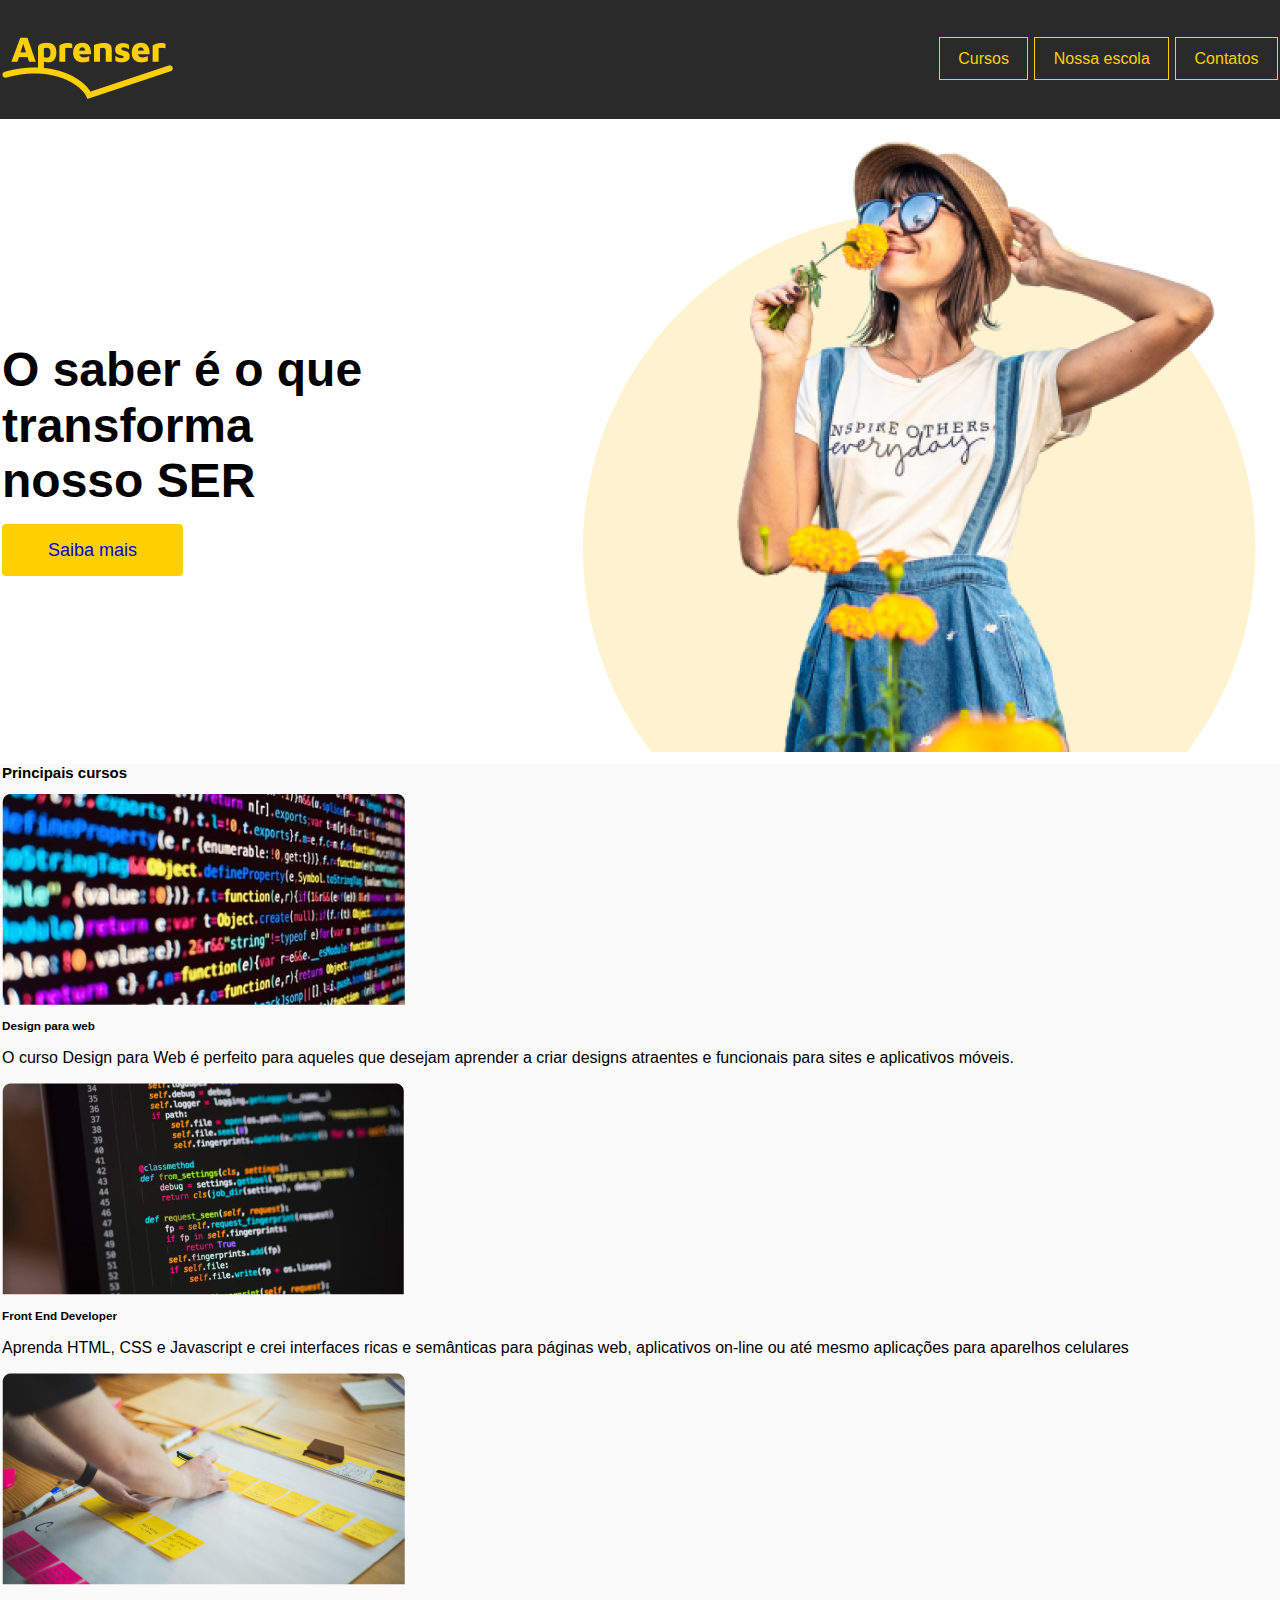
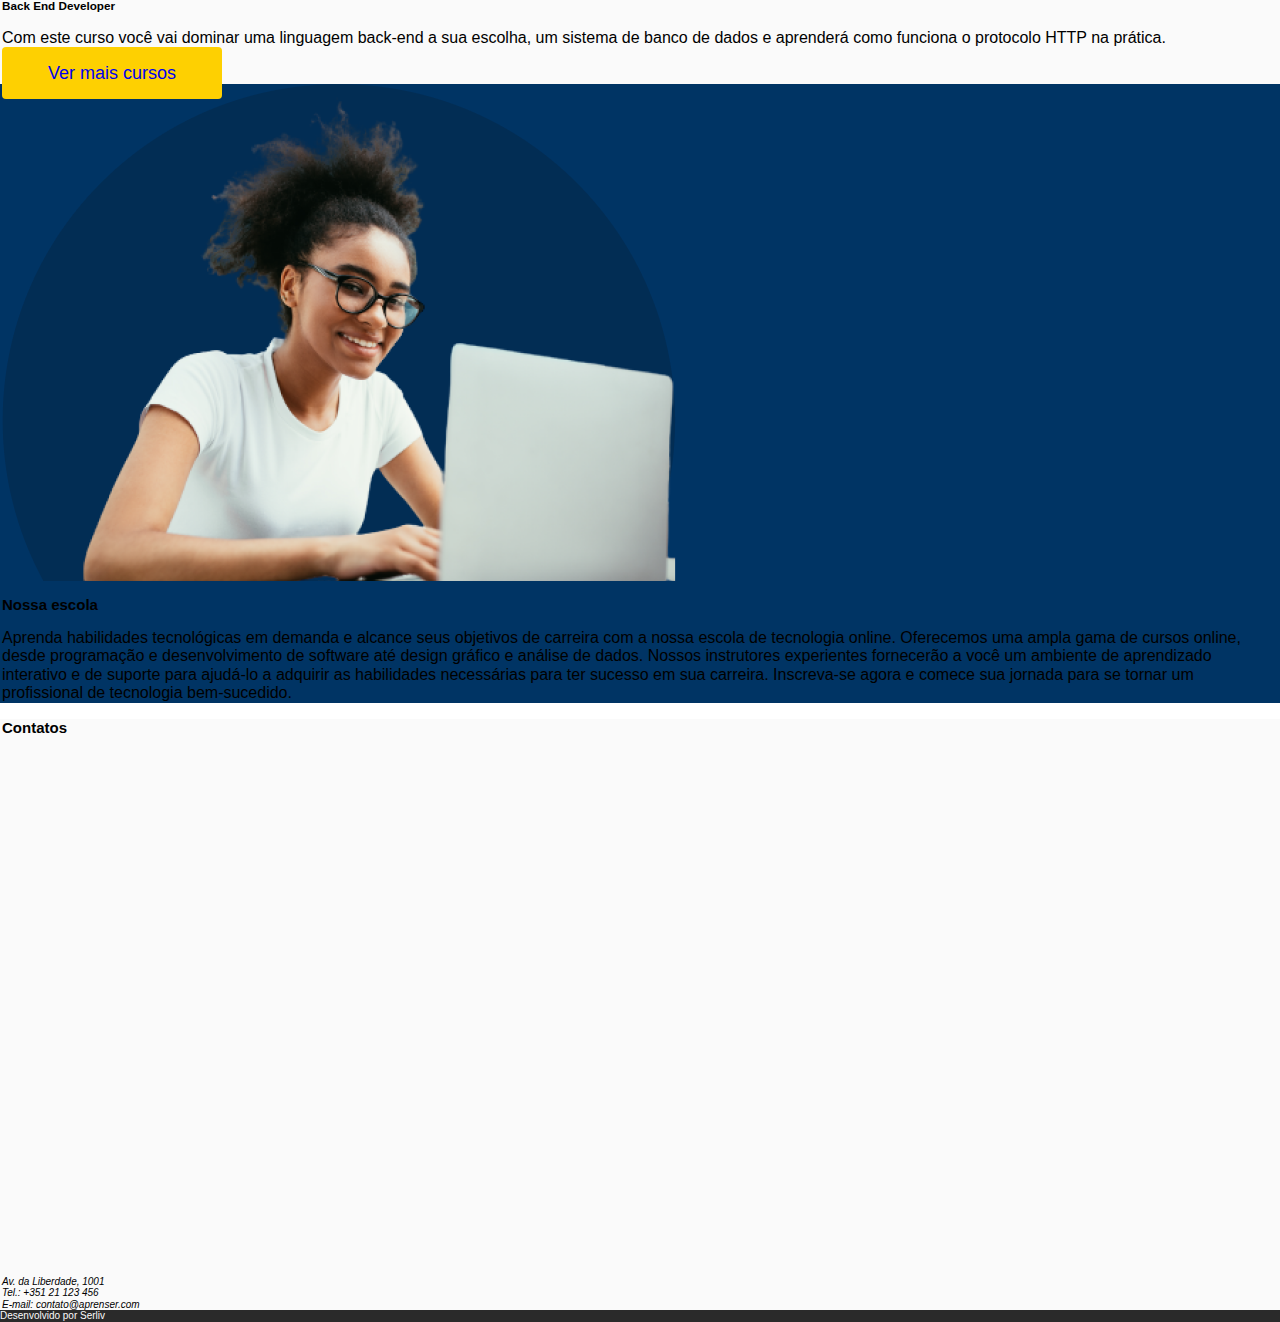
==== projeto4_aprenser/index.html @ c6260b5e "aula sexta" ====
<!DOCTYPE html>
<html lang="en">

    <head>
        <meta charset="UTF-8">
        <title>Aprenser</title>
        <link rel="stylesheet" href="styles/normalize.css">
        <link rel="stylesheet" href="styles/aprenser.css">
    </head>

    <body>
        <div class="wrappercontainer-dark">
            <header class="header container">
                <img src="imagens/logoAprenser.png" alt="aprenser">
                <nav class="header_nav">
                    <ul>
                        <li><a href="#cursos">Cursos</a></li>
                        <li><a href="#escola">Nossa escola</a></li>
                        <li><a href="#contatos">Contatos</a></li>
                    </ul>
                </nav>
            </header>
        </div>
        <div class="wrappercontainer-hero">
            <section class="container herobanner">
                <div class="header_content">
                    <h1>O saber é o que transforma nosso <span class="upper">ser</span></h1>
                    <a href="#" class="btn">Saiba mais</a>
                </div>
                <img src="imagens/HeroImage.png" alt="mulher segurando flores">
            </section>
        </div>

        <div class="wrappercontainer-light">
            <section class="cursos container" id="cursos">
                <h2>Principais cursos</h2>
                <div class="cursoscontainer">
                    <article class="curso_card">
                        <img src="imagens/curso-design-1.png" alt="curso design">
                        <div class="curso_card_content">
                            <h3>Design para web</h3>
                            <p>O curso Design para Web é perfeito para aqueles que desejam aprender a criar designs
                                atraentes e funcionais para sites e aplicativos móveis.</p>
                        </div>
                    </article>
                    <article class="curso_card">
                        <img src="imagens/curso-design-2.png" alt="curso design">
                        <div class="curso_card_content">
                            <h3>Front End Developer</h3>
                            <p>Aprenda HTML, CSS e Javascript e crei interfaces ricas e semânticas para páginas web,
                                aplicativos on-line ou até mesmo aplicações para aparelhos celulares</p>
                        </div>
                    </article>
                    <article class="curso_card">
                        <img src="imagens/curso-design.png" alt="curso design">
                        <div class="curso_card_content">
                            <h3>Back End Developer</h3>
                            <p>Com este curso você vai dominar uma linguagem back-end a sua escolha, um sistema de banco
                                de dados e aprenderá como funciona o protocolo HTTP na prática.</p>
                        </div>
                    </article>
                </div>
                <a href="#" class="btn">Ver mais cursos</a>
            </section>
        </div>
        <div class="wrappercontainer-dark2">
            <section class="container" id="escola">
                <img src="imagens/nossa-escola.png" alt="Mulher mostrando felicidade">
                <h2>Nossa escola</h2>
                <p>Aprenda habilidades tecnológicas em demanda e alcance seus objetivos de carreira com a nossa escola
                    de tecnologia online. Oferecemos uma ampla gama de cursos online, desde programação e
                    desenvolvimento de software até design gráfico e análise de dados. Nossos instrutores experientes
                    fornecerão a você um ambiente de aprendizado interativo e de suporte para ajudá-lo a adquirir as
                    habilidades necessárias para ter sucesso em sua carreira. Inscreva-se agora e comece sua jornada
                    para se tornar um profissional de tecnologia bem-sucedido.</p>
            </section>
        </div>
        <div class="wrappercontainer-light">
            <section class="container" id="contatos">
                <h2>Contatos</h2>
                <iframe
                    src="https://www.google.com/maps/embed?pb=!1m18!1m12!1m3!1d477.83634369920503!2d-49.33054147618065!3d-16.642282694498284!2m3!1f0!2f0!3f0!3m2!1i1024!2i768!4f13.1!3m3!1m2!1s0x935ef538624f6801%3A0x8dc6d2986c01011!2zQ2Fmw6kgZGEgQsOhcmJhcmE!5e0!3m2!1spt-BR!2sbr!4v1730457891858!5m2!1spt-BR!2sbr"
                    width="100%" height="525" style="border:0;" allowfullscreen="" loading="lazy"
                    referrerpolicy="no-referrer-when-downgrade"></iframe>
                <address>Av. da Liberdade, 1001 <br>
                    Tel.: +351 21 123 456 <br>
                    E-mail: contato@aprenser.com</address>
            </section>
        </div>
        <div class="wrappercontainer-dark">
            <footer>Desenvolvido por Serliv</footer>
        </div>
    </body>

</html>
---- projeto4_aprenser/styles/aprenser.css ----
:root{
    --primary-color: #FED001
      
}
html{
    font-size: 62.5%;
    font-family: sans-serif;
    font-weight: 400;
}
p,a {
  font-size: 1.6rem;
}
h1 {
    font-size:4.8rem ;
}
nav a {
    color: inherit;
}
.upper {
    text-transform: uppercase;
}
.btn {
    background-color: var(--primary-color);
    border-radius:4px ;
    font-size: 1.8rem;
    text-decoration: none;
    padding:1.6rem 4.6rem;
}

.wrappercontainer-dark {
 background-color:#2a2a2a;
 color: #fafafa;
}
.wrappercontainer-light {
    background-color: #fafafa;
}
.wrappercontainer-dark2 {
    background-color:#003464;
   }
.container {
    max-width: 127.6rem;
    margin: auto;
}

.header {
    display: flex;
    justify-content: space-between;
    align-items: center;
    color: var(--primary-color);
    padding: 2rem 0;

}
.header_nav ul{
    display:flex;
    gap: 0.6rem;
    list-style-type: none;
}
.header_nav a {
    font-size: 1.6rem;
    padding: 0.75em 1.15em;
    border: solid 1px;
    text-decoration: none;
    
}
.header_nav a:hover {
    background-color: black;
}

.herobanner {
    display: flex;
    justify-content: space-between;
    align-items: center;
    gap: 20rem;

}
.wrappercontainer-hero {
    /* background-color:var(--primary-color) ; */
}
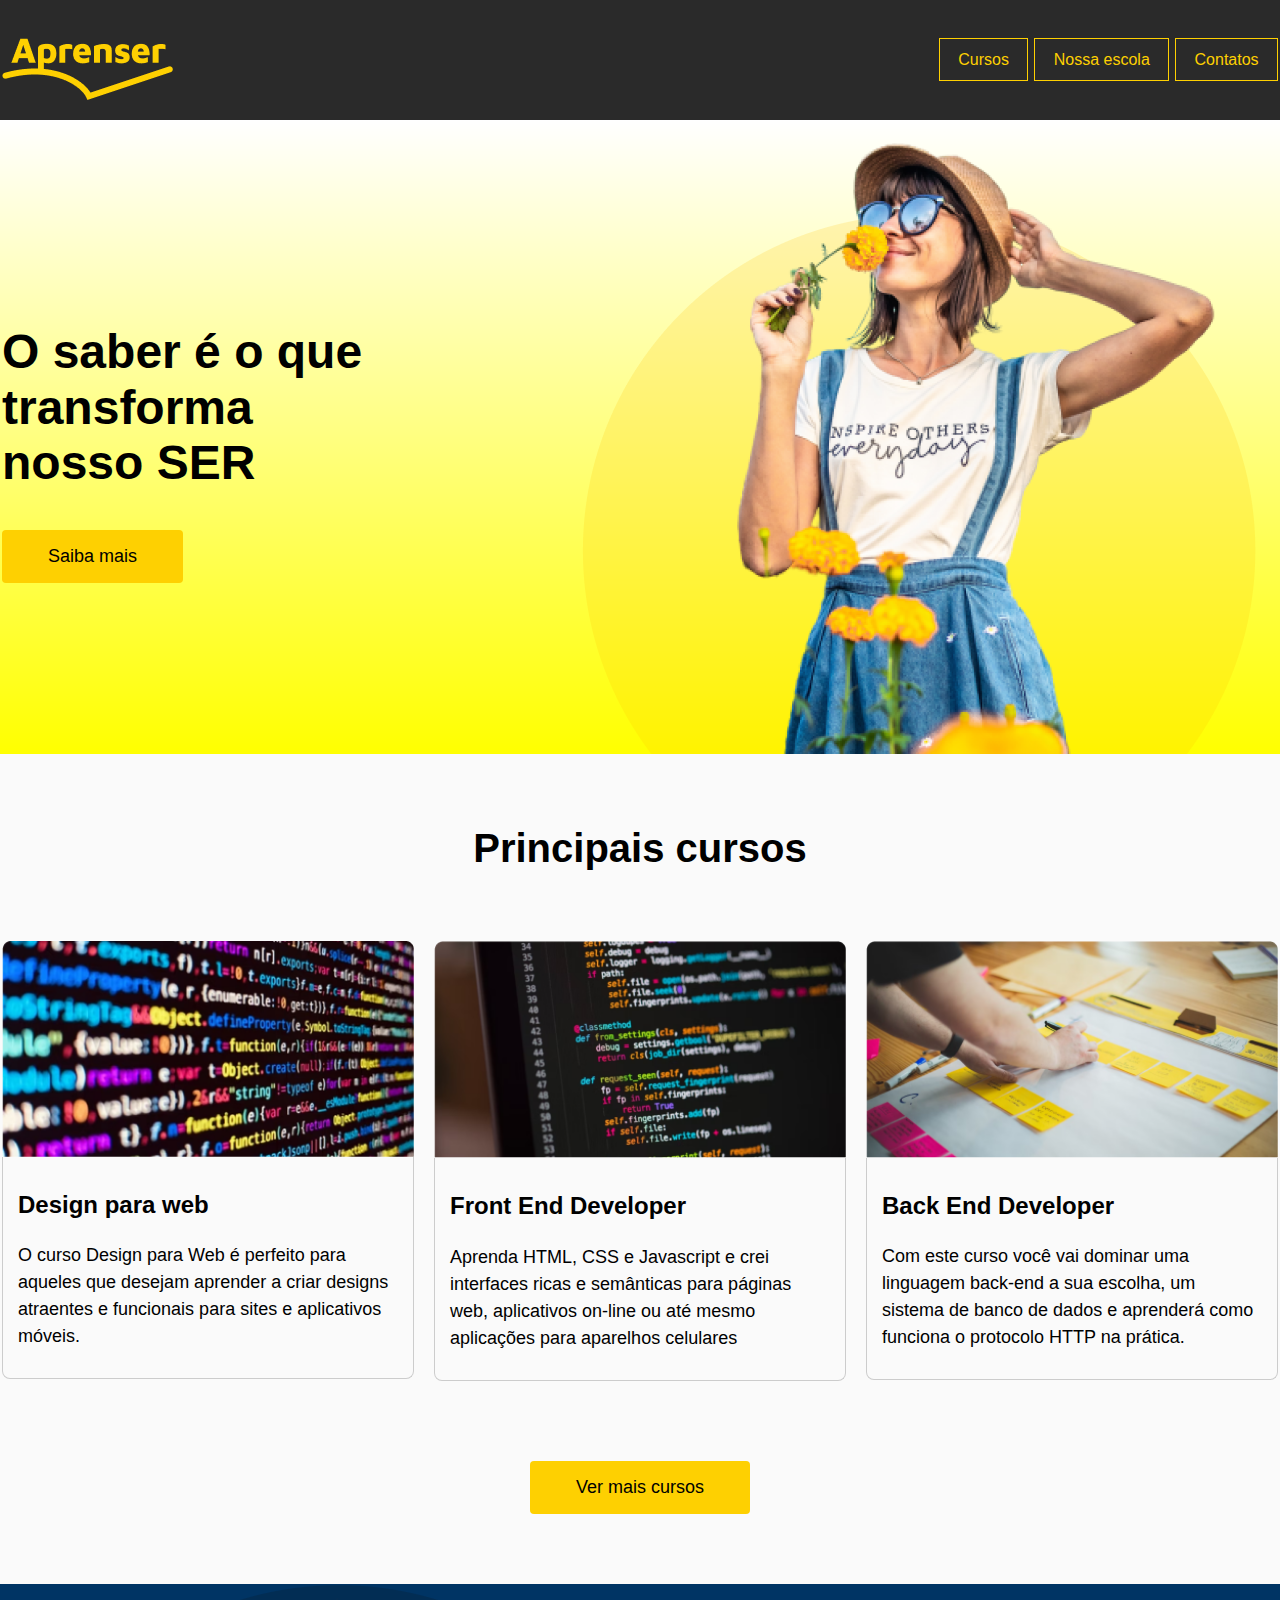
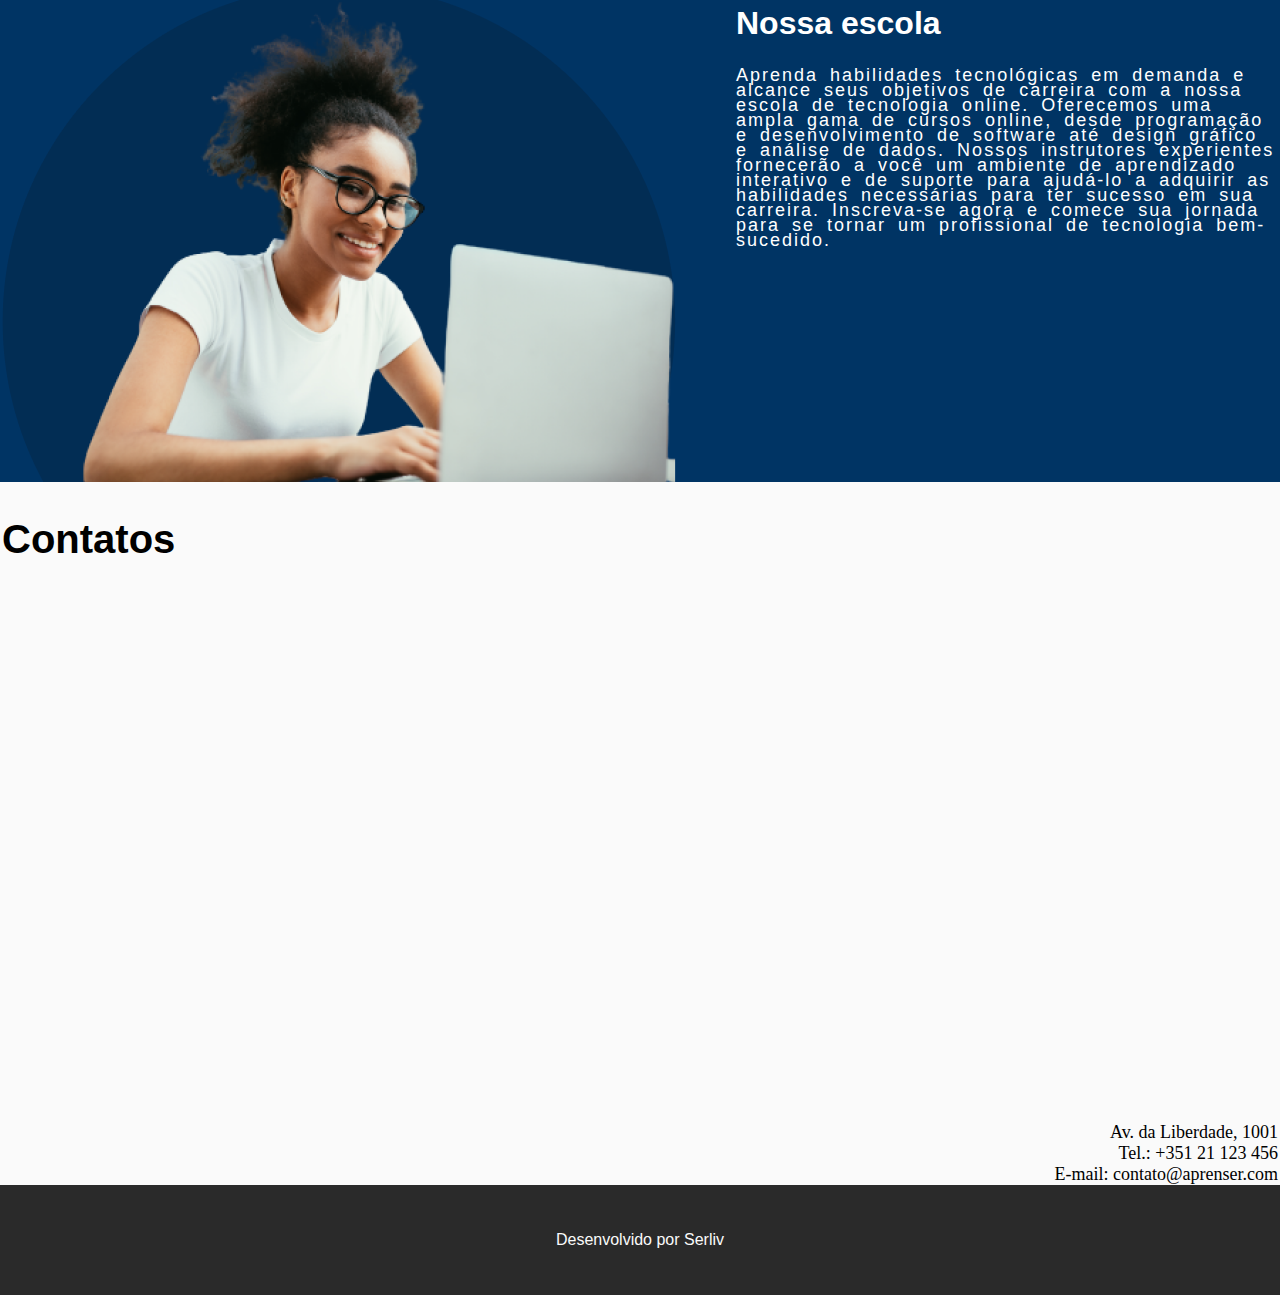
==== commit cc62bff0: "Correcoes" ====
--- a/projeto4_aprenser/index.html
+++ b/projeto4_aprenser/index.html
@@ -9,7 +9,7 @@
     </head>
 
     <body>
-        <div class="wrappercontainer-dark">
+        <div class="wrappercontainer wrappercontainer-dark">
             <header class="header container">
                 <img src="imagens/logoAprenser.png" alt="aprenser">
                 <nav class="header_nav">
@@ -21,19 +21,19 @@
                 </nav>
             </header>
         </div>
-        <div class="wrappercontainer-hero">
+        <div class="wrappercontainer wrappercontainer-hero">
             <section class="container herobanner">
                 <div class="header_content">
-                    <h1>O saber é o que transforma nosso <span class="upper">ser</span></h1>
+                    <h1 class="hero-title">O saber é o que transforma nosso <span class="upper">ser</span></h1>
                     <a href="#" class="btn">Saiba mais</a>
                 </div>
                 <img src="imagens/HeroImage.png" alt="mulher segurando flores">
             </section>
         </div>
 
-        <div class="wrappercontainer-light">
+        <div class="wrappercontainer wrappercontainer-light">
             <section class="cursos container" id="cursos">
-                <h2>Principais cursos</h2>
+                <h2 class="section_title">Principais cursos</h2>
                 <div class="cursoscontainer">
                     <article class="curso_card">
                         <img src="imagens/curso-design-1.png" alt="curso design">
@@ -60,12 +60,13 @@
                         </div>
                     </article>
                 </div>
-                <a href="#" class="btn">Ver mais cursos</a>
+                <a href="#" class="section_btn btn">Ver mais cursos</a>
             </section>
         </div>
-        <div class="wrappercontainer-dark2">
-            <section class="container" id="escola">
+        <div class="wrappercontainer wrappercontainer-dark2">
+            <section class="container escola" id="escola">
                 <img src="imagens/nossa-escola.png" alt="Mulher mostrando felicidade">
+                <div class="escola_content">
                 <h2>Nossa escola</h2>
                 <p>Aprenda habilidades tecnológicas em demanda e alcance seus objetivos de carreira com a nossa escola
                     de tecnologia online. Oferecemos uma ampla gama de cursos online, desde programação e
@@ -73,22 +74,23 @@
                     fornecerão a você um ambiente de aprendizado interativo e de suporte para ajudá-lo a adquirir as
                     habilidades necessárias para ter sucesso em sua carreira. Inscreva-se agora e comece sua jornada
                     para se tornar um profissional de tecnologia bem-sucedido.</p>
+                </div>
             </section>
         </div>
-        <div class="wrappercontainer-light">
+        <div class="wrappercontainer wrappercontainer-light">
             <section class="container" id="contatos">
                 <h2>Contatos</h2>
                 <iframe
                     src="https://www.google.com/maps/embed?pb=!1m18!1m12!1m3!1d477.83634369920503!2d-49.33054147618065!3d-16.642282694498284!2m3!1f0!2f0!3f0!3m2!1i1024!2i768!4f13.1!3m3!1m2!1s0x935ef538624f6801%3A0x8dc6d2986c01011!2zQ2Fmw6kgZGEgQsOhcmJhcmE!5e0!3m2!1spt-BR!2sbr!4v1730457891858!5m2!1spt-BR!2sbr"
                     width="100%" height="525" style="border:0;" allowfullscreen="" loading="lazy"
                     referrerpolicy="no-referrer-when-downgrade"></iframe>
-                <address>Av. da Liberdade, 1001 <br>
+                <address class="address">Av. da Liberdade, 1001 <br>
                     Tel.: +351 21 123 456 <br>
                     E-mail: contato@aprenser.com</address>
             </section>
         </div>
-        <div class="wrappercontainer-dark">
-            <footer>Desenvolvido por Serliv</footer>
+        <div class="wrappercontainer wrappercontainer-dark">
+            <footer class="footer">Desenvolvido por Serliv</footer>
         </div>
     </body>
 
--- a/projeto4_aprenser/styles/aprenser.css
+++ b/projeto4_aprenser/styles/aprenser.css
@@ -13,6 +13,12 @@
 h1 {
     font-size:4.8rem ;
 }
+h2 {
+    font-size: 4rem;
+}
+h3 {
+    font-size: 3.2rem;
+}
 nav a {
     color: inherit;
 }
@@ -25,8 +31,15 @@
     font-size: 1.8rem;
     text-decoration: none;
     padding:1.6rem 4.6rem;
+    display: inline-block;
+    color: inherit;
+
+
 }
-
+.section_title {
+    padding:7rem 0;
+    margin: 0;
+}
 .wrappercontainer-dark {
  background-color:#2a2a2a;
  color: #fafafa;
@@ -73,9 +86,84 @@
     gap: 20rem;
 
 }
+.hero-title {
+    margin-bottom: 4rem;
+
+}
 .wrappercontainer-hero {
-    /* background-color:var(--primary-color) ; */
+    background-image:linear-gradient(transparent, yellow) ;
 }
 
+.wrappercontainer {
+padding-top: 1px;
+}
 
+.cursos {
+    text-align: center;
+}
+.cursoscontainer {
+    display: flex;
+    text-align: left;
+    margin-bottom: 1rem;
+    gap: 2rem;
+}
+.curso_card h3 {
+    font-size: 2.4rem;
+}
 
+.curso_card p {
+    font-size: 1.8rem;
+    line-height: 1.5;
+} 
+
+.curso_card {
+    flex: 1;
+  
+}
+
+.curso_card img {
+    display: block;
+    width:100%;
+
+} 
+
+.curso_card_content {
+    padding: 1rem 1.5rem;   
+    border: 1px solid #ccc;
+    border-radius: 0 0 8px 8px;
+    border-top: transparent;
+}
+
+.section_btn {
+    margin: 7rem 0;
+}
+
+.escola {
+    display: flex;
+    gap: 6rem
+}
+.escola p {
+    color: white;
+    font-size: 1.8rem;
+    line-height: 1.5rem;
+    word-spacing: 5px;
+    letter-spacing: 2px;
+}
+.escola h2 {
+    font-size:3.2rem ;
+    margin-top: 2rem;
+    color: white; 
+}
+
+.address {
+    text-align: right;
+    font:normal 400 1.8rem "Inter", "sans-serif";
+    padding: 3rem auto;
+}
+
+.footer {
+    text-align: center;
+    font-size: 1.6rem;
+    padding: 4.5rem;
+    color: inherit;
+}